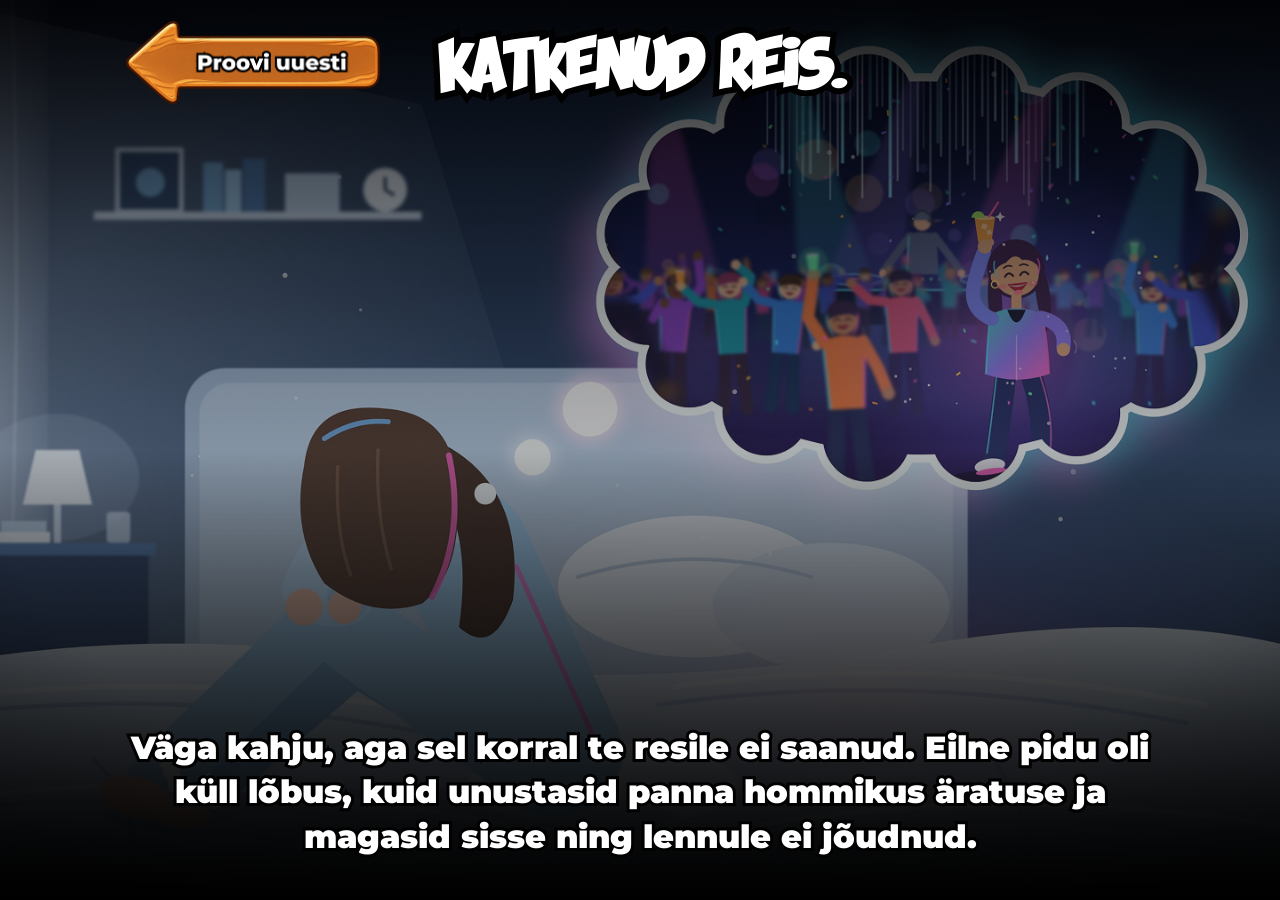
==== index.html @ b64d9e95 "first commit" ====
<!DOCTYPE html>
<html lang="en">
<head>
    <link rel="stylesheet" href="style.css">
    <meta charset="UTF-8">
    <meta name="viewport" content="width=device-width, initial-scale=1.0">
    <title>Katkenud reis</title>
</head>
<body class="island-body scene-hollikas">
    <header class="island-container">
        <a class="island-button" href="index.html">
            <img src="img/TryAgainButton.png" alt="Proovi uuesti" width="515" height="172">
        </a>
        <h1 class="island-title">Katkenud reis.</h1>
    </header>
    <p class="island-description">Väga kahju, aga sel korral te resile ei saanud. Eilne pidu oli küll
        lõbus, kuid unustasid panna hommikus äratuse ja magasid sisse ning lennule ei jõudnud.</p>
</body>
</html>
---- style.css ----
@import url('https://fonts.googleapis.com/css2?family=Montserrat:wght@400;900&display=swap');

@font-face {
  font-family: 'Ka Blam';
  src: url('fonts/Ka Blam.ttf') format('truetype');
  font-display: swap;
}

body {
  margin: 0;
  font-family: 'Montserrat', sans-serif;
  color: #fff;
  text-align: center;
  -webkit-text-stroke: 2px #010101;
  paint-order: stroke fill;
}

.scene-hollikas {
  --desktop-image: url('img/hollikas.png');
  --mobile-image: url('img/hollikas-mobile.png');
}

.island-body {
  --active-image: var(--desktop-image);
  box-sizing: border-box;
  min-height: 100svh;
  padding: 20px;
  display: grid;
  grid-template-columns: repeat(12, minmax(0, 1fr));
  grid-template-rows: auto 1fr auto;
  gap: 20px;
  background-color: #142635;
  background-image:
    linear-gradient(to bottom, transparent 50%, #000 100%),
    linear-gradient(to top, transparent 50%, rgba(0, 0, 0, 0.9) 100%),
    var(--active-image);
  background-size: cover;
  background-position: center;
}

.island-container,
.island-description {
  grid-column: 2 / span 10;
}

.island-container {
  --button-width: clamp(125px, 20vw, 270px);
  display: grid;
  grid-template-columns: var(--button-width) minmax(0, 1fr) var(--button-width);
  gap: 12px;
  align-items: center;
}

.island-title,
.island-description {
  margin: 0;
  overflow-wrap: anywhere;
}

.island-title {
  grid-column: 2;
  font-family: 'Ka Blam', sans-serif;
  font-size: clamp(2rem, 6vw, 4rem);
  font-weight: 400;
  text-transform: uppercase;
  -webkit-text-stroke: 12px #010101;
}

.island-button img {
  display: block;
  width: 100%;
  height: auto;
}

.island-button:hover {
  filter: brightness(1.1);
}

.island-description {
  grid-row: 3;
  padding-block: 20px;
  font-size: clamp(1.125rem, 2.5vw, 2rem);
  line-height: 1.4;
  font-weight: 900;
  -webkit-text-stroke: 6px #010101;
}

@media (max-width: 600px) {
  .island-body {
    --active-image: var(--mobile-image, var(--desktop-image));
    grid-template-columns: repeat(6, minmax(0, 1fr));
  }

  .island-container,
  .island-description {
    grid-column: 1 / -1;
  }

  .island-container {
    grid-template-columns: minmax(0, 1fr);
  }

  .island-button {
    max-width: 360px;
  }

  .island-title {
    grid-column: 1;
    grid-row: 2;
  }
}
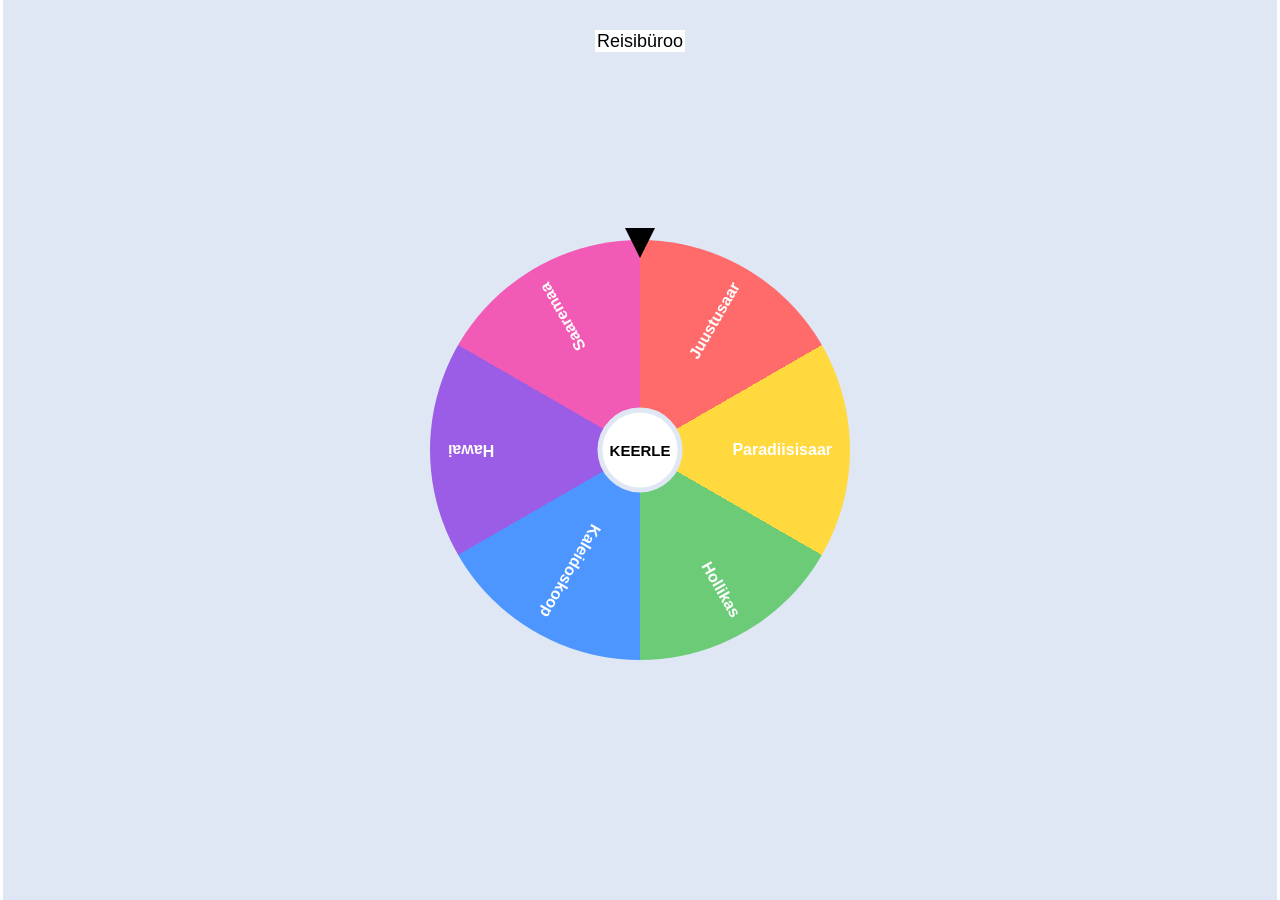
==== commit 3967d768: "loosiratas esilehel" ====
--- a/index.html
+++ b/index.html
@@ -1,19 +1,33 @@
-<!DOCTYPE html>
-<html lang="en">
-<head>
-    <link rel="stylesheet" href="style.css">
-    <meta charset="UTF-8">
-    <meta name="viewport" content="width=device-width, initial-scale=1.0">
-    <title>Katkenud reis</title>
-</head>
-<body class="island-body scene-hollikas">
-    <header class="island-container">
-        <a class="island-button" href="index.html">
-            <img src="img/TryAgainButton.png" alt="Proovi uuesti" width="515" height="172">
-        </a>
-        <h1 class="island-title">Katkenud reis.</h1>
-    </header>
-    <p class="island-description">Väga kahju, aga sel korral te resile ei saanud. Eilne pidu oli küll
-        lõbus, kuid unustasid panna hommikus äratuse ja magasid sisse ning lennule ei jõudnud.</p>
-</body>
-</html>
+
+<!DOCTYPE html>
+<html lang="en">
+<head>
+    <meta charset="UTF-8">
+    <meta name="viewport" content="width=device-width, initial-scale=1.0">
+    <title>Reisibüroo</title>
+    <link rel="stylesheet" href="style.css">
+    <script src="app.js" defer></script>
+</head>
+<body>
+    <main class="page">
+        <h1 class="page-title">Reisibüroo</h1>
+
+        <div class="wheel-container">
+            <div class="pointer"></div>
+
+            <div class="wheel" id="wheel">
+                <div class="option option-1">Juustusaar</div>
+                <div class="option option-2">Paradiisisaar</div>
+                <div class="option option-3">Hollikas</div>
+                <div class="option option-4">Kaleidoskoop</div>
+                <div class="option option-5">Hawai</div>
+                <div class="option option-6">Saaremaa</div>
+            </div>
+
+            <button class="center-circle" id="spinButton">
+                KEERLE
+            </button>
+        </div>
+    </main>
+</body>
+</html>
--- a/style.css
+++ b/style.css
@@ -1,111 +1,187 @@
-@import url('https://fonts.googleapis.com/css2?family=Montserrat:wght@400;900&display=swap');
-
-@font-face {
-  font-family: 'Ka Blam';
-  src: url('fonts/Ka Blam.ttf') format('truetype');
-  font-display: swap;
-}
-
-body {
-  margin: 0;
-  font-family: 'Montserrat', sans-serif;
-  color: #fff;
-  text-align: center;
-  -webkit-text-stroke: 2px #010101;
-  paint-order: stroke fill;
-}
-
-.scene-hollikas {
-  --desktop-image: url('img/hollikas.png');
-  --mobile-image: url('img/hollikas-mobile.png');
-}
-
-.island-body {
-  --active-image: var(--desktop-image);
-  box-sizing: border-box;
-  min-height: 100svh;
-  padding: 20px;
-  display: grid;
-  grid-template-columns: repeat(12, minmax(0, 1fr));
-  grid-template-rows: auto 1fr auto;
-  gap: 20px;
-  background-color: #142635;
-  background-image:
-    linear-gradient(to bottom, transparent 50%, #000 100%),
-    linear-gradient(to top, transparent 50%, rgba(0, 0, 0, 0.9) 100%),
-    var(--active-image);
-  background-size: cover;
-  background-position: center;
-}
-
-.island-container,
-.island-description {
-  grid-column: 2 / span 10;
-}
-
-.island-container {
-  --button-width: clamp(125px, 20vw, 270px);
-  display: grid;
-  grid-template-columns: var(--button-width) minmax(0, 1fr) var(--button-width);
-  gap: 12px;
-  align-items: center;
-}
-
-.island-title,
-.island-description {
-  margin: 0;
-  overflow-wrap: anywhere;
-}
-
-.island-title {
-  grid-column: 2;
-  font-family: 'Ka Blam', sans-serif;
-  font-size: clamp(2rem, 6vw, 4rem);
-  font-weight: 400;
-  text-transform: uppercase;
-  -webkit-text-stroke: 12px #010101;
-}
-
-.island-button img {
-  display: block;
-  width: 100%;
-  height: auto;
-}
-
-.island-button:hover {
-  filter: brightness(1.1);
-}
-
-.island-description {
-  grid-row: 3;
-  padding-block: 20px;
-  font-size: clamp(1.125rem, 2.5vw, 2rem);
-  line-height: 1.4;
-  font-weight: 900;
-  -webkit-text-stroke: 6px #010101;
-}
-
-@media (max-width: 600px) {
-  .island-body {
-    --active-image: var(--mobile-image, var(--desktop-image));
-    grid-template-columns: repeat(6, minmax(0, 1fr));
-  }
-
-  .island-container,
-  .island-description {
-    grid-column: 1 / -1;
-  }
-
-  .island-container {
-    grid-template-columns: minmax(0, 1fr);
-  }
-
-  .island-button {
-    max-width: 360px;
-  }
-
-  .island-title {
-    grid-column: 1;
-    grid-row: 2;
-  }
-}
+
+* {
+    box-sizing: border-box;
+}
+
+html,
+body {
+    min-height: 100%;
+    margin: 0;
+}
+
+body {
+    font-family: Arial, Helvetica, sans-serif;
+    color: black;
+}
+
+.page {
+    position: relative;
+    min-height: 100vh;
+    margin: 0 3px;
+    background-color: #dfe7f5;
+    display: flex;
+    justify-content: center;
+    align-items: flex-start;
+}
+
+.page-title {
+    margin: 30px 0 0;
+    padding: 0 2px;
+    background-color: white;
+    font-size: 18px;
+    line-height: 22px;
+    font-weight: 400;
+}
+
+.wheel-container {
+    --size: min(420px, 90vw);   /* everything scales from this */
+    position: absolute;
+    top: 50%;
+    left: 50%;
+    width: var(--size);
+    height: var(--size);
+    transform: translate(-50%, -50%);
+}
+
+/* Outer spinning wheel */
+.wheel {
+    position: absolute;
+    width: 100%;
+    height: 100%;
+    border-radius: 50%;
+    overflow: hidden;
+    background: conic-gradient(
+        #ff6b6b 0deg 60deg,
+        #ffd93d 60deg 120deg,
+        #6bcb77 120deg 180deg,
+        #4d96ff 180deg 240deg,
+        #9b5de5 240deg 300deg,
+        #f15bb5 300deg 360deg
+    );
+
+    transition: transform 5s cubic-bezier(0.15, 0.8, 0.15, 1);
+}
+
+/* Individual options */
+.option {
+    position: absolute;
+    width: 50%;
+    height: 50%;
+    left: 50%;
+    top: 0;
+    transform-origin: bottom left;
+    display: flex;
+    justify-content: center;
+    align-items: center;
+    font-size: 16px;
+    font-weight: bold;
+    color: white;
+}
+
+/* Position the six option labels */
+.option-1 {
+    transform: rotate(30deg);
+}
+
+.option-2 {
+    transform: rotate(90deg);
+}
+
+.option-3 {
+    transform: rotate(150deg);
+}
+
+.option-4 {
+    transform: rotate(210deg);
+}
+
+.option-5 {
+    transform: rotate(270deg);
+}
+
+.option-6 {
+    transform: rotate(330deg);
+}
+
+/* Center circle */
+.center-circle {
+    position: absolute;
+    width: 85px;
+    height: 85px;
+    top: 50%;
+    left: 50%;
+    transform: translate(-50%, -50%);
+    border-radius: 50%;
+    border: 5px solid #dfe7f5;
+    background-color: white;
+    color: black;
+    font-size: 15px;
+    font-weight: bold;
+    cursor: pointer;
+    z-index: 5;
+}
+
+/* Fixed pointer */
+.pointer {
+    position: absolute;
+    top: -12px;
+    left: 50%;
+    transform: translateX(-50%);
+    width: 0;
+    height: 0;
+    border-left: 15px solid transparent;
+    border-right: 15px solid transparent;
+    border-top: 30px solid black;
+    z-index: 10;
+}
+
+.center-circle:hover {
+    background-color: #eeeeee;
+}
+
+.center-circle:disabled {
+    cursor: not-allowed;
+}
+
+@media (max-width: 480px) {
+    .wheel-container {
+        width: min(300px, 80vw);
+        height: min(300px, 80vw);
+    }
+}
+.option {
+    position: absolute;
+    top: 50%;
+    left: 50%;
+    width: 50%;          /* center to edge */
+    height: 0;
+    transform-origin: 0 50%;   /* rotate around the wheel's center */
+    display: flex;
+    justify-content: flex-end; /* push text toward the rim */
+    align-items: center;
+    padding-right: 18px;
+    font-size: 16px;
+    font-weight: bold;
+    color: white;
+    white-space: nowrap;
+}
+
+.result {
+    position: absolute;
+    bottom: 40px;
+    left: 0;
+    right: 0;
+    margin: 0;
+    text-align: center;
+    font-size: 20px;
+    font-weight: 600;
+}
+
+/* Slice centers are at 30°, 90°, 150°… measured from the top.
+   A strip pointing right is at 90°, so subtract 90°. */
+.option-1 { transform: rotate(-60deg); }
+.option-2 { transform: rotate(0deg); }
+.option-3 { transform: rotate(60deg); }
+.option-4 { transform: rotate(120deg); }
+.option-5 { transform: rotate(180deg); }
+.option-6 { transform: rotate(240deg); }
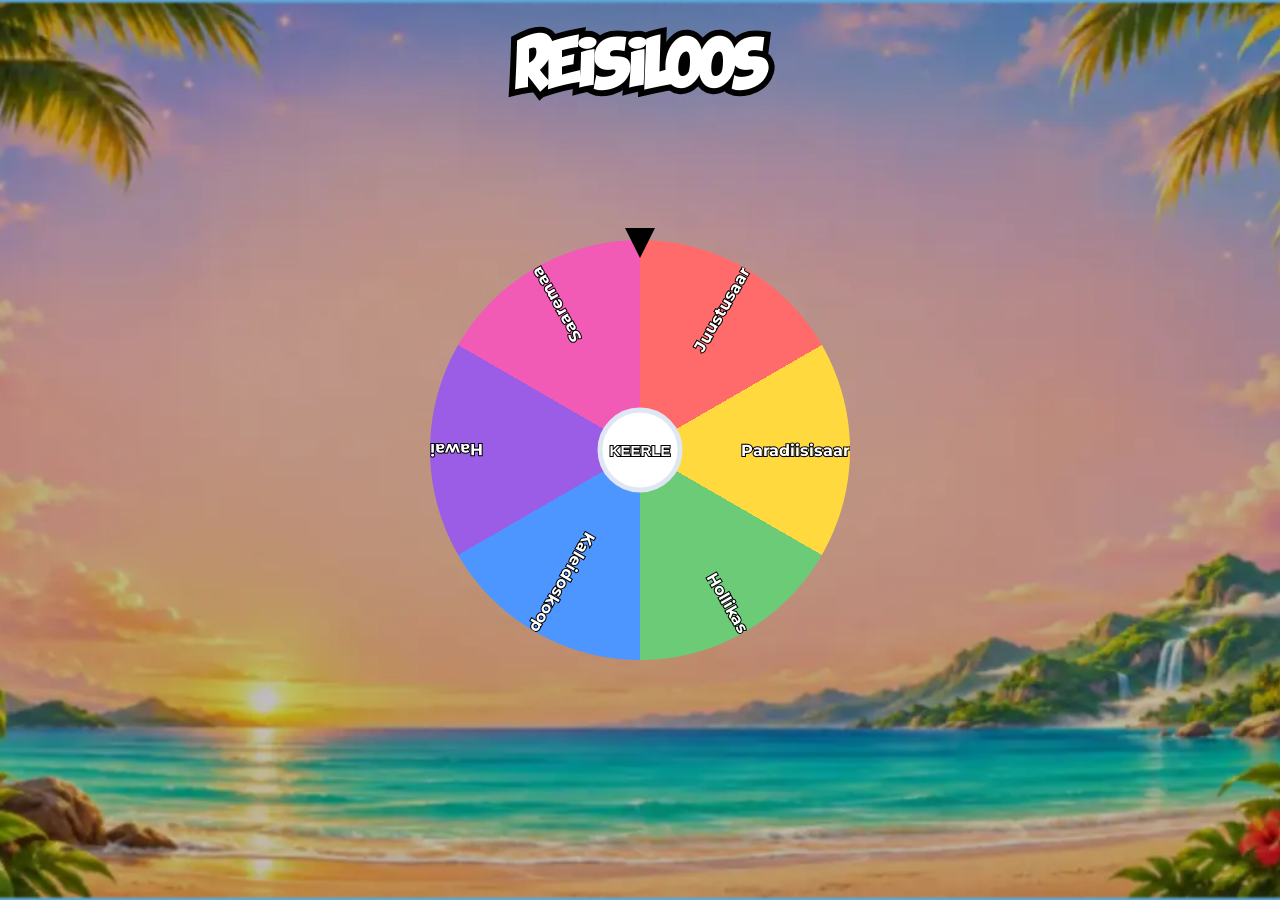
==== commit 14c20b9e: "backpack + wheel" ====
--- a/index.html
+++ b/index.html
@@ -1,33 +1,33 @@
-
-<!DOCTYPE html>
-<html lang="en">
-<head>
-    <meta charset="UTF-8">
-    <meta name="viewport" content="width=device-width, initial-scale=1.0">
-    <title>Reisibüroo</title>
-    <link rel="stylesheet" href="style.css">
-    <script src="app.js" defer></script>
-</head>
-<body>
-    <main class="page">
-        <h1 class="page-title">Reisibüroo</h1>
-
-        <div class="wheel-container">
-            <div class="pointer"></div>
-
-            <div class="wheel" id="wheel">
-                <div class="option option-1">Juustusaar</div>
-                <div class="option option-2">Paradiisisaar</div>
-                <div class="option option-3">Hollikas</div>
-                <div class="option option-4">Kaleidoskoop</div>
-                <div class="option option-5">Hawai</div>
-                <div class="option option-6">Saaremaa</div>
-            </div>
-
-            <button class="center-circle" id="spinButton">
-                KEERLE
-            </button>
-        </div>
-    </main>
-</body>
-</html>
+
+<!DOCTYPE html>
+<html lang="en">
+<head>
+    <meta charset="UTF-8">
+    <meta name="viewport" content="width=device-width, initial-scale=1.0">
+    <title>Reisibüroo</title>
+    <link rel="stylesheet" href="style.css">
+    <script src="app.js" defer></script>
+</head>
+<body class="wheel-body">
+    <main class="page">
+        <h1 class="island-title">Reisiloos</h1>
+
+        <div class="wheel-container">
+            <div class="pointer"></div>
+
+            <div class="wheel" id="wheel">
+                <div class="option option-1">Juustusaar</div>
+                <div class="option option-2">Paradiisisaar</div>
+                <div class="option option-3">Hollikas</div>
+                <div class="option option-4">Kaleidoskoop</div>
+                <div class="option option-5">Hawai</div>
+                <div class="option option-6">Saaremaa</div>
+            </div>
+
+            <button class="center-circle" id="spinButton">
+                KEERLE
+            </button>
+        </div>
+    </main>
+</body>
+</html>
--- a/style.css
+++ b/style.css
@@ -1,187 +1,478 @@
-
-* {
-    box-sizing: border-box;
-}
-
-html,
-body {
-    min-height: 100%;
-    margin: 0;
-}
-
-body {
-    font-family: Arial, Helvetica, sans-serif;
-    color: black;
-}
-
-.page {
-    position: relative;
-    min-height: 100vh;
-    margin: 0 3px;
-    background-color: #dfe7f5;
-    display: flex;
-    justify-content: center;
-    align-items: flex-start;
-}
-
-.page-title {
-    margin: 30px 0 0;
-    padding: 0 2px;
-    background-color: white;
-    font-size: 18px;
-    line-height: 22px;
-    font-weight: 400;
-}
-
-.wheel-container {
-    --size: min(420px, 90vw);   /* everything scales from this */
-    position: absolute;
-    top: 50%;
-    left: 50%;
-    width: var(--size);
-    height: var(--size);
-    transform: translate(-50%, -50%);
-}
-
-/* Outer spinning wheel */
-.wheel {
-    position: absolute;
-    width: 100%;
-    height: 100%;
-    border-radius: 50%;
-    overflow: hidden;
-    background: conic-gradient(
-        #ff6b6b 0deg 60deg,
-        #ffd93d 60deg 120deg,
-        #6bcb77 120deg 180deg,
-        #4d96ff 180deg 240deg,
-        #9b5de5 240deg 300deg,
-        #f15bb5 300deg 360deg
-    );
-
-    transition: transform 5s cubic-bezier(0.15, 0.8, 0.15, 1);
-}
-
-/* Individual options */
-.option {
-    position: absolute;
-    width: 50%;
-    height: 50%;
-    left: 50%;
-    top: 0;
-    transform-origin: bottom left;
-    display: flex;
-    justify-content: center;
-    align-items: center;
-    font-size: 16px;
-    font-weight: bold;
-    color: white;
-}
-
-/* Position the six option labels */
-.option-1 {
-    transform: rotate(30deg);
-}
-
-.option-2 {
-    transform: rotate(90deg);
-}
-
-.option-3 {
-    transform: rotate(150deg);
-}
-
-.option-4 {
-    transform: rotate(210deg);
-}
-
-.option-5 {
-    transform: rotate(270deg);
-}
-
-.option-6 {
-    transform: rotate(330deg);
-}
-
-/* Center circle */
-.center-circle {
-    position: absolute;
-    width: 85px;
-    height: 85px;
-    top: 50%;
-    left: 50%;
-    transform: translate(-50%, -50%);
-    border-radius: 50%;
-    border: 5px solid #dfe7f5;
-    background-color: white;
-    color: black;
-    font-size: 15px;
-    font-weight: bold;
-    cursor: pointer;
-    z-index: 5;
-}
-
-/* Fixed pointer */
-.pointer {
-    position: absolute;
-    top: -12px;
-    left: 50%;
-    transform: translateX(-50%);
-    width: 0;
-    height: 0;
-    border-left: 15px solid transparent;
-    border-right: 15px solid transparent;
-    border-top: 30px solid black;
-    z-index: 10;
-}
-
-.center-circle:hover {
-    background-color: #eeeeee;
-}
-
-.center-circle:disabled {
-    cursor: not-allowed;
-}
-
-@media (max-width: 480px) {
-    .wheel-container {
-        width: min(300px, 80vw);
-        height: min(300px, 80vw);
-    }
-}
-.option {
-    position: absolute;
-    top: 50%;
-    left: 50%;
-    width: 50%;          /* center to edge */
-    height: 0;
-    transform-origin: 0 50%;   /* rotate around the wheel's center */
-    display: flex;
-    justify-content: flex-end; /* push text toward the rim */
-    align-items: center;
-    padding-right: 18px;
-    font-size: 16px;
-    font-weight: bold;
-    color: white;
-    white-space: nowrap;
-}
-
-.result {
-    position: absolute;
-    bottom: 40px;
-    left: 0;
-    right: 0;
-    margin: 0;
-    text-align: center;
-    font-size: 20px;
-    font-weight: 600;
-}
-
-/* Slice centers are at 30°, 90°, 150°… measured from the top.
-   A strip pointing right is at 90°, so subtract 90°. */
-.option-1 { transform: rotate(-60deg); }
-.option-2 { transform: rotate(0deg); }
-.option-3 { transform: rotate(60deg); }
-.option-4 { transform: rotate(120deg); }
-.option-5 { transform: rotate(180deg); }
+@import url('https://fonts.googleapis.com/css2?family=Montserrat:wght@400;900&display=swap');
+
+@font-face {
+  font-family: 'Ka Blam';
+  src: url('fonts/Ka Blam.ttf') format('truetype');
+  font-display: swap;
+}
+
+body {
+  margin: 0;
+  font-family: 'Montserrat', sans-serif;
+  color: #fff;
+  text-align: center;
+  -webkit-text-stroke: 2px #010101;
+  paint-order: stroke fill;
+}
+
+.scene-hollikas {
+  --desktop-image: url('img/hollikas.png');
+  --mobile-image: url('img/hollikas-mobile.png');
+}
+
+.island-body {
+  --active-image: var(--desktop-image);
+  box-sizing: border-box;
+  min-height: 100svh;
+  padding: 20px;
+  display: grid;
+  grid-template-columns: repeat(12, minmax(0, 1fr));
+  grid-template-rows: auto 1fr auto;
+  gap: 20px;
+  background-color: #142635;
+  background-image:
+    linear-gradient(to bottom, transparent 50%, #000 100%),
+    linear-gradient(to top, transparent 50%, rgba(0, 0, 0, 0.9) 100%),
+    var(--active-image);
+  background-size: cover;
+  background-position: center;
+}
+
+.island-container,
+.island-description {
+  grid-column: 2 / span 10;
+}
+
+.island-container {
+  --button-width: clamp(125px, 20vw, 270px);
+  display: grid;
+  grid-template-columns: var(--button-width) minmax(0, 1fr) var(--button-width);
+  gap: 12px;
+  align-items: center;
+}
+
+.island-title,
+.island-description {
+  margin: 0;
+  overflow-wrap: anywhere;
+}
+
+.island-title {
+  grid-column: 2;
+  font-family: 'Ka Blam', sans-serif;
+  font-size: clamp(2rem, 6vw, 4rem);
+  font-weight: 400;
+  text-transform: uppercase;
+  -webkit-text-stroke: 12px #010101;
+}
+
+.island-button img {
+  display: block;
+  width: 100%;
+  height: auto;
+}
+
+.island-button:hover {
+  filter: brightness(1.1);
+}
+
+.island-description {
+  grid-row: 3;
+  padding-block: 20px;
+  font-size: clamp(1.125rem, 2.5vw, 2rem);
+  line-height: 1.4;
+  font-weight: 900;
+  -webkit-text-stroke: 6px #010101;
+}
+
+@media (max-width: 600px) {
+  .island-body {
+    --active-image: var(--mobile-image, var(--desktop-image));
+    grid-template-columns: repeat(6, minmax(0, 1fr));
+  }
+
+  .island-container,
+  .island-description {
+    grid-column: 1 / -1;
+  }
+
+  .island-container {
+    grid-template-columns: minmax(0, 1fr);
+  }
+
+  .island-button {
+    max-width: 360px;
+  }
+
+  .island-title {
+    grid-column: 1;
+    grid-row: 2;
+  }
+}
+
+
+
+.backpack-body {
+  box-sizing: border-box;
+  min-height: 100svh;
+  display: grid;
+  grid-template-rows: auto 1fr auto;
+  gap: 12px;
+  padding-top: clamp(16px, 2vw, 30px);
+  background: #5ea8d8 url('img/backpackBackground.webp') center / cover no-repeat;
+}
+
+.backpack-header {
+  position: relative;
+  padding-inline: 12px;
+  font-weight: 900;
+}
+
+.backpack-header h1 {
+  margin: 0;
+  font-size: clamp(24px, 4.5vw, 54px);
+  line-height: 1.1;
+  -webkit-text-stroke: 4px #010101;
+}
+
+.backpack-header p {
+  margin: 6px 0 0;
+  font-size: clamp(14px, 2vw, 24px);
+  -webkit-text-stroke: 3px #010101;
+}
+
+.backpack-next,
+.backpack-item {
+  border: 0;
+  background: none;
+  cursor: pointer;
+}
+
+.backpack-next {
+  position: absolute;
+  top: 0;
+  right: 16px;
+  width: clamp(90px, 15vw, 165px);
+  padding: 0;
+}
+
+.backpack-next img {
+  display: block;
+  width: 100%;
+  height: auto;
+}
+
+.backpack-main {
+  width: min(72%, 800px);
+  min-width: 0;
+  margin-inline: auto;
+  align-self: center;
+}
+
+.backpack-storage {
+  position: relative;
+  aspect-ratio: 11 / 5;
+}
+
+.backpack-storage-image {
+  position: absolute;
+  top: 0;
+  left: 0;
+  width: 100%;
+  height: auto;
+}
+
+.backpack-storage-slots,
+.backpack-container {
+  position: absolute;
+  display: grid;
+  grid-template-columns: repeat(5, minmax(0, 1fr));
+  margin: 0;
+  padding: 0;
+  list-style: none;
+}
+
+.backpack-storage-slots {
+  inset: 12% 6%;
+  grid-template-rows: repeat(2, minmax(0, 1fr));
+  column-gap: 3%;
+  row-gap: 7%;
+}
+
+.backpack-storage-slots li,
+.backpack-container li {
+  min-width: 0;
+  min-height: 0;
+}
+
+.backpack-item {
+  position: relative;
+  display: block;
+  box-sizing: border-box;
+  width: 100%;
+  height: 100%;
+  padding: 4px;
+  font: inherit;
+  color: #fff;
+  container-type: inline-size;
+}
+
+.backpack-item-name {
+  position: absolute;
+  bottom: 3px;
+  left: 3px;
+  right: 3px;
+  font-size: clamp(10px, 9cqw, 14px);
+  font-weight: 900;
+  line-height: 1.2;
+  -webkit-text-stroke: 0.3em #000;
+}
+
+.backpack-item img {
+  display: block;
+  width: 100%;
+  height: 100%;
+  object-fit: contain;
+}
+
+.backpack-hotbar {
+  position: sticky;
+  bottom: 0;
+  z-index: 1;
+  width: min(75%, 820px);
+  aspect-ratio: 3 / 1;
+  margin-inline: auto;
+  background: url('img/backpackHotbar.webp') center / 100% 100% no-repeat;
+}
+
+.backpack-container {
+  inset: 48% 12% 9%;
+  gap: 2%;
+}
+
+@media (max-width: 600px) {
+  .backpack-header {
+    display: flex;
+    flex-direction: column;
+  }
+
+  /* Enlarge the artwork inside the hotbar without widening the page. */
+  .backpack-hotbar {
+    width: 100%;
+    aspect-ratio: 13 / 5;
+    background-size: 115% 100%;
+  }
+
+  .backpack-container {
+    inset: 48% 6% 9%;
+  }
+
+  .backpack-next {
+    position: static;
+    order: -1;
+    width: 105px;
+    margin: 0 0 9px auto;
+  }
+
+  /* Rotate only the artwork; the item grid stays upright. */
+  .backpack-storage {
+    aspect-ratio: 5 / 11;
+  }
+
+  .backpack-storage-image {
+    top: 50%;
+    left: 50%;
+    width: 220%;
+    transform: translate(-50%, -50%) rotate(90deg);
+  }
+
+  .backpack-storage-slots {
+    inset: 6% 12%;
+    grid-template-columns: repeat(2, minmax(0, 1fr));
+    grid-template-rows: repeat(5, minmax(0, 1fr));
+    column-gap: 7%;
+    row-gap: 3%;
+  }
+}
+
+
+
+
+
+
+
+
+
+
+
+.wheel-body {
+  box-sizing: border-box;
+  min-height: 100svh;
+  display: grid;
+  grid-template-rows: auto 1fr auto;
+  gap: 12px;
+  padding-top: clamp(16px, 2vw, 30px);
+  background: #5ea8d8 url('img/luckywheelBackground.webp') center / cover no-repeat;
+}
+
+
+.page-title {
+    margin: 30px 0 0;
+    padding: 0 2px;
+    background-color: white;
+    font-size: 18px;
+    line-height: 22px;
+    font-weight: 400;
+}
+
+.wheel-container {
+    --size: min(420px, 90vw);
+    position: absolute;
+    top: 50%;
+    left: 50%;
+    width: var(--size);
+    height: var(--size);
+    transform: translate(-50%, -50%);
+}
+
+
+.wheel {
+    position: absolute;
+    width: 100%;
+    height: 100%;
+    border-radius: 50%;
+    overflow: hidden;
+    background: conic-gradient(
+        #ff6b6b 0deg 60deg,
+        #ffd93d 60deg 120deg,
+        #6bcb77 120deg 180deg,
+        #4d96ff 180deg 240deg,
+        #9b5de5 240deg 300deg,
+        #f15bb5 300deg 360deg
+    );
+
+    transition: transform 5s cubic-bezier(0.15, 0.8, 0.15, 1);
+}
+
+
+.option {
+    position: absolute;
+    width: 50%;
+    height: 50%;
+    left: 50%;
+    top: 0;
+    transform-origin: bottom left;
+    display: flex;
+    justify-content: center;
+    align-items: center;
+    font-size: 16px;
+    font-weight: bold;
+    color: white;
+}
+
+
+.option-1 {
+    transform: rotate(30deg);
+}
+
+.option-2 {
+    transform: rotate(90deg);
+}
+
+.option-3 {
+    transform: rotate(150deg);
+}
+
+.option-4 {
+    transform: rotate(210deg);
+}
+
+.option-5 {
+    transform: rotate(270deg);
+}
+
+.option-6 {
+    transform: rotate(330deg);
+}
+
+
+.center-circle {
+    position: absolute;
+    width: 85px;
+    height: 85px;
+    top: 50%;
+    left: 50%;
+    transform: translate(-50%, -50%);
+    border-radius: 50%;
+    border: 5px solid #dfe7f5;
+    background-color: white;
+    color: white;
+    font-size: 15px;
+    font-weight: bold;
+    cursor: pointer;
+    z-index: 5;
+}
+
+
+.pointer {
+    position: absolute;
+    top: -12px;
+    left: 50%;
+    transform: translateX(-50%);
+    width: 0;
+    height: 0;
+    border-left: 15px solid transparent;
+    border-right: 15px solid transparent;
+    border-top: 30px solid black;
+    z-index: 10;
+}
+
+.center-circle:hover {
+    background-color: #eeeeee;
+}
+
+.center-circle:disabled {
+    cursor: not-allowed;
+}
+
+@media (max-width: 480px) {
+    .wheel-container {
+        width: min(300px, 80vw);
+        height: min(300px, 80vw);
+    }
+}
+.option {
+    position: absolute;
+    top: 50%;
+    left: 50%;
+    width: 50%;       
+    height: 0;
+    transform-origin: 0 50%; 
+    display: flex;
+    justify-content: flex-end;
+    align-items: center;
+    padding-right: 18px;
+    font-size: 16px;
+    font-weight: bold;
+    color: white;
+    white-space: nowrap;
+}
+
+.result {
+    position: absolute;
+    bottom: 40px;
+    left: 0;
+    right: 0;
+    margin: 0;
+    text-align: center;
+    font-size: 20px;
+    font-weight: 600;
+}
+
+
+.option-1 { transform: rotate(-60deg); }
+.option-2 { transform: rotate(0deg); }
+.option-3 { transform: rotate(60deg); }
+.option-4 { transform: rotate(120deg); }
+.option-5 { transform: rotate(180deg); }
 .option-6 { transform: rotate(240deg); }
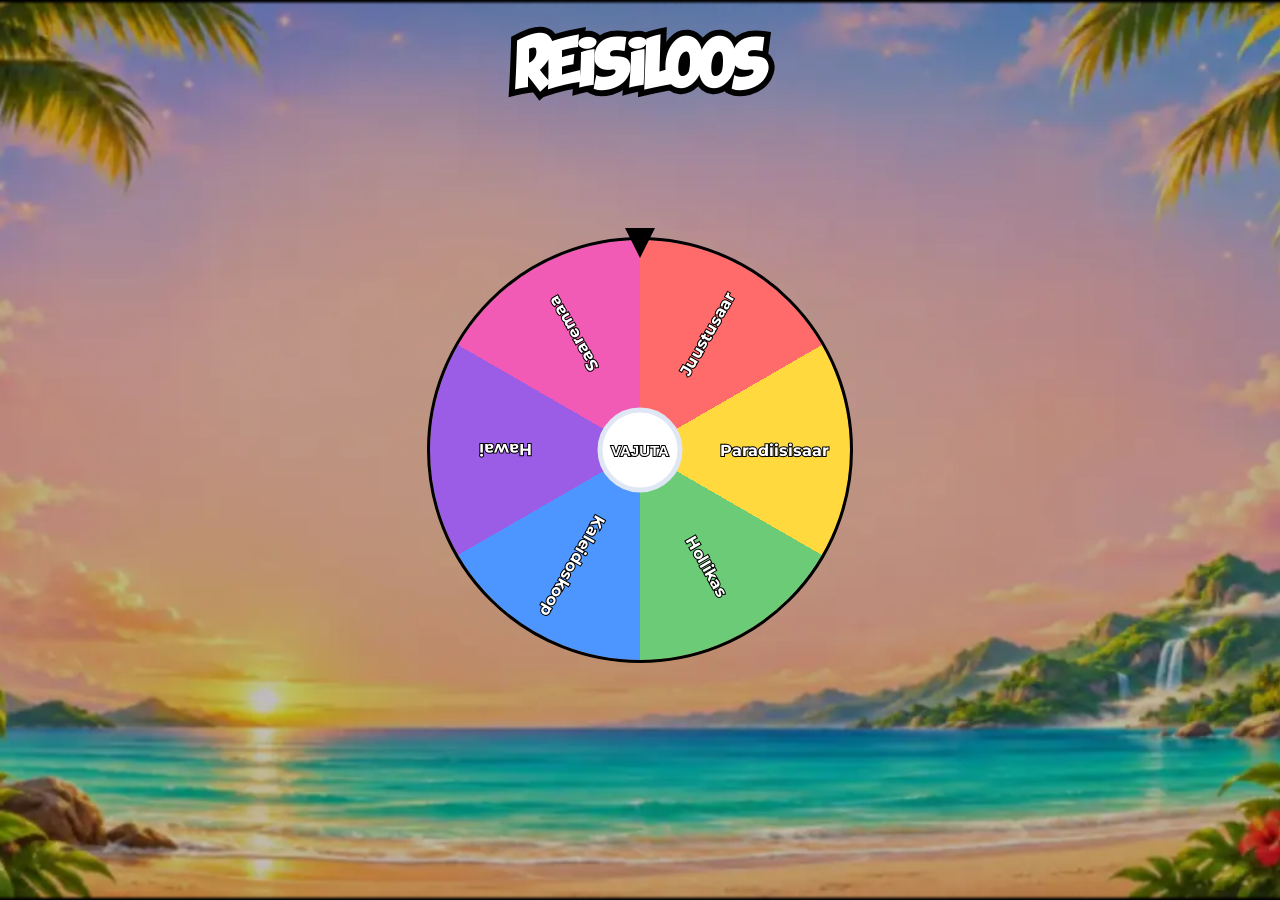
==== commit a1cf94a5: "commit message" ====
--- a/index.html
+++ b/index.html
@@ -25,7 +25,7 @@
             </div>
 
             <button class="center-circle" id="spinButton">
-                KEERLE
+                VAJUTA
             </button>
         </div>
     </main>
--- a/style.css
+++ b/style.css
@@ -14,10 +14,59 @@
   -webkit-text-stroke: 2px #010101;
   paint-order: stroke fill;
 }
-
 .scene-hollikas {
   --desktop-image: url('img/hollikas.png');
   --mobile-image: url('img/hollikas-mobile.png');
+}
+
+.scene-juustusaar-koju {
+  --desktop-image: url('img/juustusaar-koju.png');
+  --mobile-image: url('img/juustusaar-koju-mobile.png');
+}
+
+.scene-juustusaar-kosmos {
+  --desktop-image: url('img/juustusaar-kosmos.png');
+  --mobile-image: url('img/juustusaar-kosmos-mobile.jpg');
+}
+
+.scene-paradiisisaar_dead {
+  --desktop-image: url('img/paradiisisaar_dead-mobile.png');
+  --mobile-image: url('img/paradiisisaar_dead-mobile.png');
+}
+.scene-juustusaar-surm {
+  --desktop-image: url('img/juustusaar-surm.png');
+  --mobile-image: url('img/juustusaar-surm-mobile.png');
+}
+
+.scene-paradiisisaar_dead {
+  --desktop-image: url('img/paradiisisaar_dead-mobile.png');
+  --mobile-image: url('img/paradiisisaar_dead-mobile.png');
+}
+.scene-paradiisisaar_alive {
+  --desktop-image: url('img/paradiisisaar_alive.avif');
+  --mobile-image: url('img/paradiisisaar_alive-mobile.avif');
+}
+
+.scene-kaleidoskoop {
+  --desktop-image: url('img/kaleidoskoop.avif');
+  --mobile-image: url('img/kaleidoskoop-mobile.aif');
+}
+.scene-paradiisisaar_dead {
+  --desktop-image: url('img/paradiisisaar_dead-mobile.avif');
+  --mobile-image: url('img/paradiisisaar_dead-mobile.avif');
+}
+.scene-hollikas {
+  --desktop-image: url('img/hollikas.avif');
+  --mobile-image: url('img/hollikas-mobile.avif');
+}
+.scene-hawaii {
+  --desktop-image: url('img/hawaii-desktop.avif');
+  --mobile-image: url('img/hawaii-mobile.avif');
+}
+
+.scene-scam {
+  --desktop-image: url('img/scam.avif');
+  --mobile-image: url('img/scam.avif');
 }
 
 .island-body {
@@ -30,7 +79,7 @@
   grid-template-rows: auto 1fr auto;
   gap: 20px;
   background-color: #142635;
-  background-image:
+  background-image: 
     linear-gradient(to bottom, transparent 50%, #000 100%),
     linear-gradient(to top, transparent 50%, rgba(0, 0, 0, 0.9) 100%),
     var(--active-image);
@@ -109,9 +158,6 @@
     grid-row: 2;
   }
 }
-
-
-
 .backpack-body {
   box-sizing: border-box;
   min-height: 100svh;
@@ -294,17 +340,6 @@
     row-gap: 3%;
   }
 }
-
-
-
-
-
-
-
-
-
-
-
 .wheel-body {
   box-sizing: border-box;
   min-height: 100svh;
@@ -475,4 +510,154 @@
 .option-3 { transform: rotate(60deg); }
 .option-4 { transform: rotate(120deg); }
 .option-5 { transform: rotate(180deg); }
-.option-6 { transform: rotate(240deg); }+.option-6 { transform: rotate(240deg); }.wheel-body {
+  box-sizing: border-box;
+  min-height: 100svh;
+  display: grid;
+  grid-template-rows: auto 1fr auto;
+  gap: 12px;
+  padding-top: clamp(16px, 2vw, 30px);
+  background: #030303 url('img/luckywheelBackground.webp') center / cover no-repeat;
+}
+
+
+.page-title {
+    margin: 30px 0 0;
+    padding: 0 2px;
+    background-color: white;
+    font-size: 18px;
+    line-height: 22px;
+    font-weight: 400;
+}
+
+.wheel-container {
+    --size: min(420px, 90vw);
+    position: absolute;
+    top: 50%;
+    left: 50%;
+    width: var(--size);
+    height: var(--size);
+    transform: translate(-50%, -50%);
+}
+
+
+.wheel {
+    position: absolute;
+    width: 100%;
+    height: 100%;
+    container-type: inline-size;
+    border-radius: 50%;
+    outline: 3px solid #010101;
+    overflow: hidden;
+    background: conic-gradient(
+        #ff6b6b 0deg 60deg,
+        #ffd93d 60deg 120deg,
+        #6bcb77 120deg 180deg,
+        #4d96ff 180deg 240deg,
+        #9b5de5 240deg 300deg,
+        #f15bb5 300deg 360deg
+    );
+
+    transition: transform 5s cubic-bezier(0.15, 0.8, 0.15, 1);
+}
+
+
+.option {
+    position: absolute;
+    box-sizing: border-box;
+    width: 50%;
+    height: 0;
+    left: 50%;
+    top: 50%;
+    transform-origin: 0 50%;
+    display: flex;
+    justify-content: center;
+    align-items: center;
+    padding: 0 4% 0 18%;
+    font-size: clamp(9px, 3.8cqw, 16px);
+    font-weight: bold;
+    color: white;
+    white-space: nowrap;
+}
+
+
+.option-1 {
+    transform: rotate(-60deg);
+}
+
+.option-2 {
+    transform: rotate(0deg);
+}
+
+.option-3 {
+    transform: rotate(60deg);
+}
+
+.option-4 {
+    transform: rotate(120deg);
+}
+
+.option-5 {
+    transform: rotate(180deg);
+}
+
+.option-6 {
+    transform: rotate(240deg);
+}
+
+
+.center-circle {
+    position: absolute;
+    width: 85px;
+    height: 85px;
+    top: 50%;
+    left: 50%;
+    transform: translate(-50%, -50%);
+    border-radius: 50%;
+    border: 5px solid #dfe7f5;
+    background-color: white;
+    color: white;
+    font-size: 15px;
+    font-weight: bold;
+    cursor: pointer;
+    z-index: 5;
+}
+
+
+.pointer {
+    position: absolute;
+    top: -12px;
+    left: 50%;
+    transform: translateX(-50%);
+    width: 0;
+    height: 0;
+    border-left: 15px solid transparent;
+    border-right: 15px solid transparent;
+    border-top: 30px solid black;
+    z-index: 10;
+}
+
+.center-circle:hover {
+    background-color: #eeeeee;
+}
+
+.center-circle:disabled {
+    cursor: not-allowed;
+}
+
+@media (max-width: 480px) {
+    .wheel-container {
+        width: min(300px, 80vw);
+        height: min(300px, 80vw);
+    }
+}
+.result {
+    position: absolute;
+    bottom: 40px;
+    left: 0;
+    right: 0;
+    margin: 0;
+    text-align: center;
+    font-size: 20px;
+    font-weight: 600;
+}
